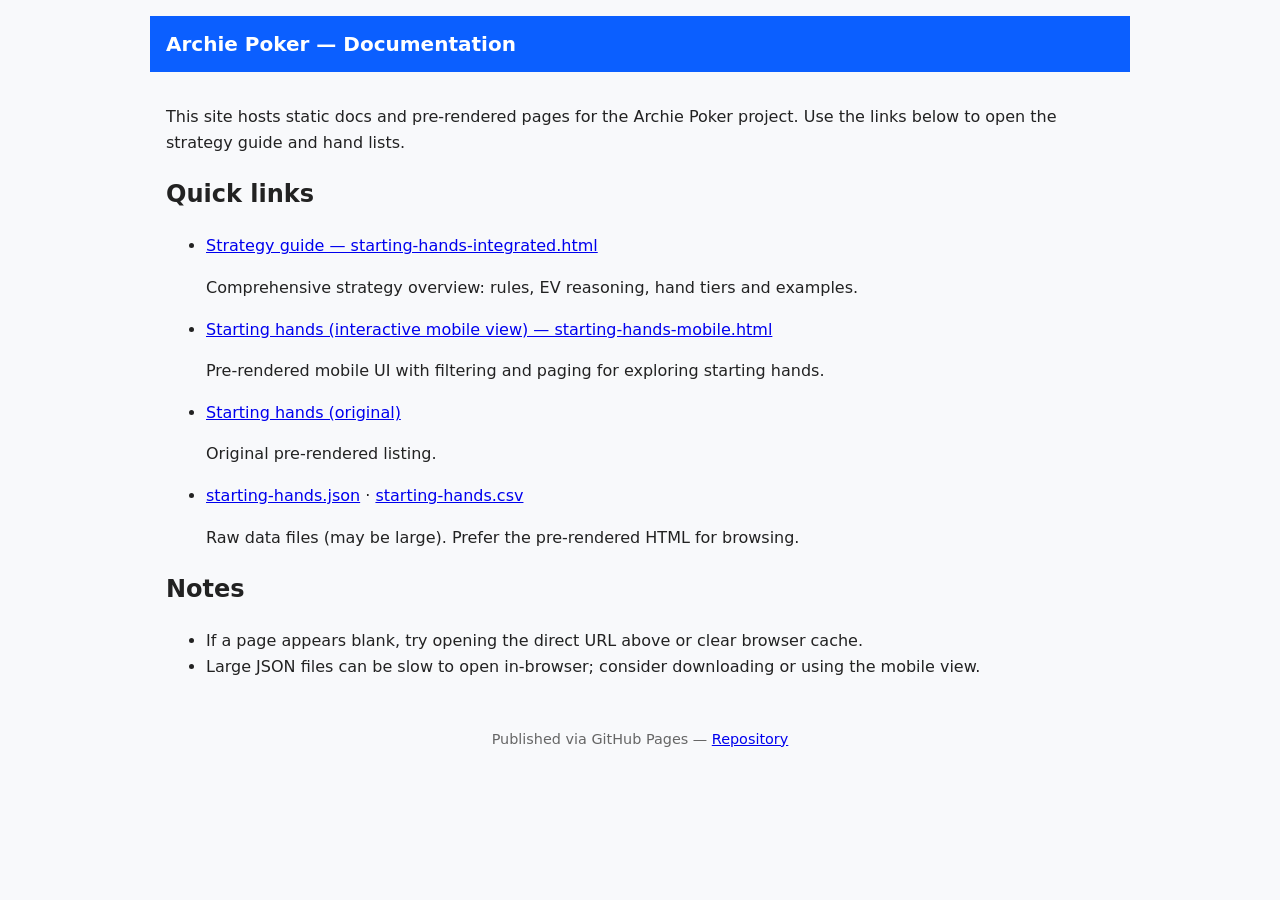
==== index.html @ 4f4b2353 "Improve root index with direct links to strategy and hand lists Co-authored-by: Copilot <223556219+C" ====
<!doctype html>
<html lang="ja">
<head>
  <meta charset="utf-8">
  <meta name="viewport" content="width=device-width,initial-scale=1">
  <title>Archie Poker — Docs</title>
  <link rel="stylesheet" href="/site.css">
</head>
<body>
  <div class="container">
    <header class="site-header"><h1>Archie Poker — Documentation</h1></header>
    <main>
      <p>This site hosts static docs and pre-rendered pages for the Archie Poker project. Use the links below to open the strategy guide and hand lists.</p>

      <section>
        <h2>Quick links</h2>
        <ul>
          <li><a href="/starting-hands-integrated.html">Strategy guide — starting-hands-integrated.html</a>
            <p>Comprehensive strategy overview: rules, EV reasoning, hand tiers and examples.</p></li>
          <li><a href="/starting-hands-mobile.html">Starting hands (interactive mobile view) — starting-hands-mobile.html</a>
            <p>Pre-rendered mobile UI with filtering and paging for exploring starting hands.</p></li>
          <li><a href="/starting-hands.html">Starting hands (original)</a>
            <p>Original pre-rendered listing.</p></li>
          <li><a href="/starting-hands.json">starting-hands.json</a> · <a href="/starting-hands.csv">starting-hands.csv</a>
            <p>Raw data files (may be large). Prefer the pre-rendered HTML for browsing.</p></li>
        </ul>
      </section>

      <section>
        <h2>Notes</h2>
        <ul>
          <li>If a page appears blank, try opening the direct URL above or clear browser cache.</li>
          <li>Large JSON files can be slow to open in-browser; consider downloading or using the mobile view.</li>
        </ul>
      </section>

    </main>
    <footer>Published via GitHub Pages — <a href="https://github.com/MrDayama/archiepoker-docs">Repository</a></footer>
  </div>
</body>
</html>
---- site.css ----
/* Minimal site styles for archiepoker-docs */
body{font-family: Inter, system-ui, -apple-system, 'Segoe UI', Roboto, 'Helvetica Neue', Arial;line-height:1.6;margin:0;padding:0;color:#222;background:#f8f9fb}
.container{max-width:980px;margin:0 auto;padding:1rem}
header.site-header{background:#0b5fff;color:white;padding:0.75rem 1rem}
header.site-header h1{margin:0;font-size:1.25rem}
main{padding:1rem}
footer{font-size:0.9rem;color:#666;padding:1rem;text-align:center}
@media (max-width:600px){body{font-size:15px}header.site-header h1{font-size:1rem}}
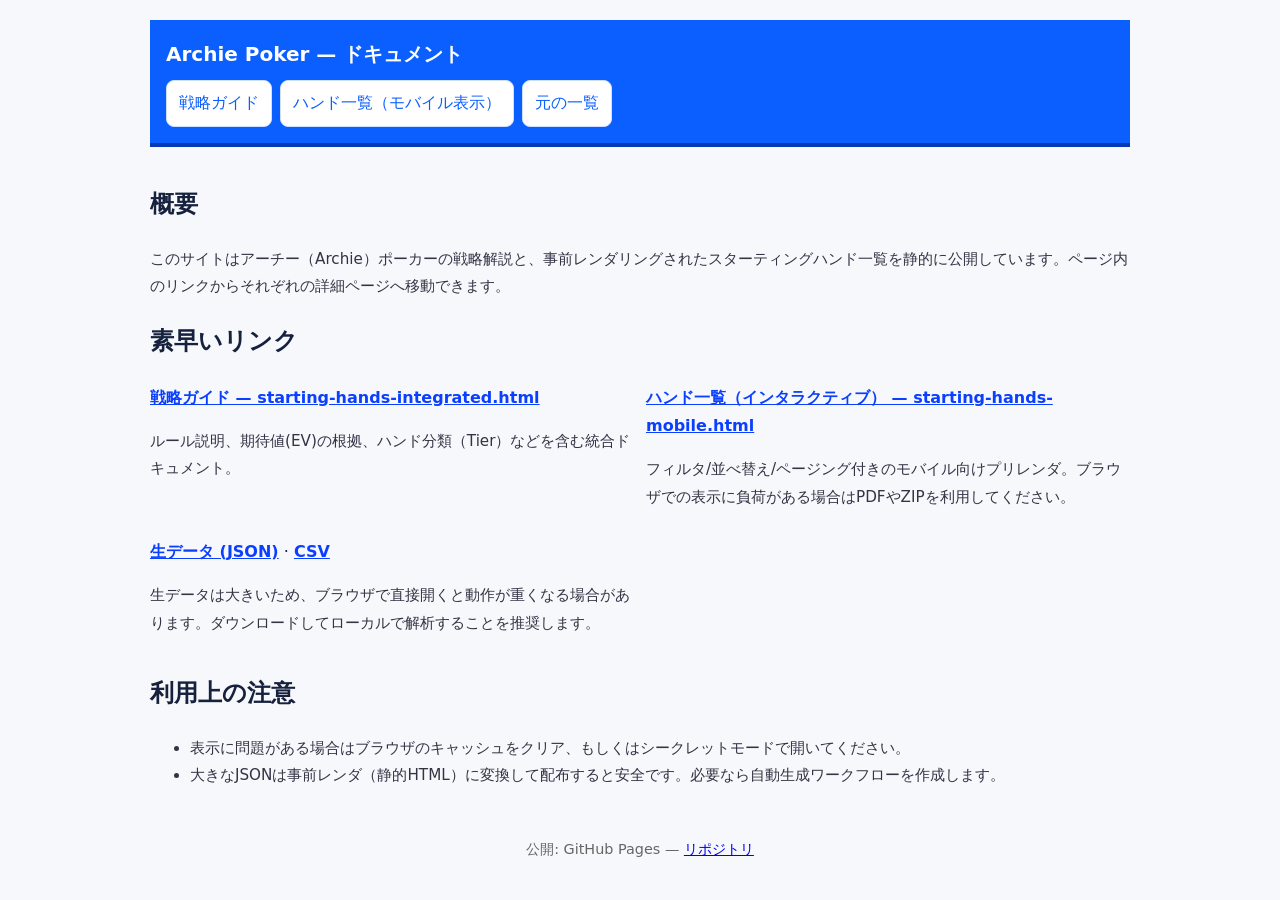
==== commit 22f089da: "ロートページを日本語化しUI改善 Co-authored-by: Copilot <223556219+Copilot@users.noreply.github.com>" ====
--- a/index.html
+++ b/index.html
@@ -3,39 +3,54 @@
 <head>
   <meta charset="utf-8">
   <meta name="viewport" content="width=device-width,initial-scale=1">
-  <title>Archie Poker — Docs</title>
+  <title>Archie Poker — ドキュメント</title>
   <link rel="stylesheet" href="/site.css">
 </head>
 <body>
   <div class="container">
-    <header class="site-header"><h1>Archie Poker — Documentation</h1></header>
+    <header class="site-header">
+      <h1>Archie Poker — ドキュメント</h1>
+      <nav class="quick-nav">
+        <a class="quick-btn" href="starting-hands-integrated.html">戦略ガイド</a>
+        <a class="quick-btn" href="starting-hands-mobile.html">ハンド一覧（モバイル表示）</a>
+        <a class="quick-btn" href="starting-hands.html">元の一覧</a>
+      </nav>
+    </header>
+
     <main>
-      <p>This site hosts static docs and pre-rendered pages for the Archie Poker project. Use the links below to open the strategy guide and hand lists.</p>
+      <section>
+        <h2>概要</h2>
+        <p class="note">このサイトはアーチー（Archie）ポーカーの戦略解説と、事前レンダリングされたスターティングハンド一覧を静的に公開しています。ページ内のリンクからそれぞれの詳細ページへ移動できます。</p>
+      </section>
 
-      <section>
-        <h2>Quick links</h2>
+      <section class="quick-links">
+        <h2>素早いリンク</h2>
         <ul>
-          <li><a href="/starting-hands-integrated.html">Strategy guide — starting-hands-integrated.html</a>
-            <p>Comprehensive strategy overview: rules, EV reasoning, hand tiers and examples.</p></li>
-          <li><a href="/starting-hands-mobile.html">Starting hands (interactive mobile view) — starting-hands-mobile.html</a>
-            <p>Pre-rendered mobile UI with filtering and paging for exploring starting hands.</p></li>
-          <li><a href="/starting-hands.html">Starting hands (original)</a>
-            <p>Original pre-rendered listing.</p></li>
-          <li><a href="/starting-hands.json">starting-hands.json</a> · <a href="/starting-hands.csv">starting-hands.csv</a>
-            <p>Raw data files (may be large). Prefer the pre-rendered HTML for browsing.</p></li>
+          <li>
+            <a href="starting-hands-integrated.html">戦略ガイド — starting-hands-integrated.html</a>
+            <p class="note">ルール説明、期待値(EV)の根拠、ハンド分類（Tier）などを含む統合ドキュメント。</p>
+          </li>
+          <li>
+            <a href="starting-hands-mobile.html">ハンド一覧（インタラクティブ） — starting-hands-mobile.html</a>
+            <p class="note">フィルタ/並べ替え/ページング付きのモバイル向けプリレンダ。ブラウザでの表示に負荷がある場合はPDFやZIPを利用してください。</p>
+          </li>
+          <li>
+            <a href="starting-hands.json">生データ (JSON)</a> · <a href="starting-hands.csv">CSV</a>
+            <p class="note">生データは大きいため、ブラウザで直接開くと動作が重くなる場合があります。ダウンロードしてローカルで解析することを推奨します。</p>
+          </li>
         </ul>
       </section>
 
       <section>
-        <h2>Notes</h2>
-        <ul>
-          <li>If a page appears blank, try opening the direct URL above or clear browser cache.</li>
-          <li>Large JSON files can be slow to open in-browser; consider downloading or using the mobile view.</li>
+        <h2>利用上の注意</h2>
+        <ul class="note">
+          <li>表示に問題がある場合はブラウザのキャッシュをクリア、もしくはシークレットモードで開いてください。</li>
+          <li>大きなJSONは事前レンダ（静的HTML）に変換して配布すると安全です。必要なら自動生成ワークフローを作成します。</li>
         </ul>
       </section>
+    </main>
 
-    </main>
-    <footer>Published via GitHub Pages — <a href="https://github.com/MrDayama/archiepoker-docs">Repository</a></footer>
+    <footer>公開: GitHub Pages — <a href="https://github.com/MrDayama/archiepoker-docs">リポジトリ</a></footer>
   </div>
 </body>
 </html>
--- a/site.css
+++ b/site.css
@@ -1,8 +1,14 @@
-/* Minimal site styles for archiepoker-docs */
-body{font-family: Inter, system-ui, -apple-system, 'Segoe UI', Roboto, 'Helvetica Neue', Arial;line-height:1.6;margin:0;padding:0;color:#222;background:#f8f9fb}
-.container{max-width:980px;margin:0 auto;padding:1rem}
-header.site-header{background:#0b5fff;color:white;padding:0.75rem 1rem}
+/* Minimal site styles for archiepoker-docs (updated) */
+body{font-family: 'Hiragino Kaku Gothic ProN', Meiryo, 'Noto Sans JP', system-ui, -apple-system, 'Segoe UI', Roboto, Arial;line-height:1.8;margin:0;padding:0;color:#16213e;background:#f6f8fb}
+.container{max-width:980px;margin:0 auto;padding:1.25rem}
+header.site-header{background:#0b5fff;color:white;padding:1rem;border-bottom:4px solid #0739b6}
 header.site-header h1{margin:0;font-size:1.25rem}
-main{padding:1rem}
+nav.quick-nav{margin-top:8px;display:flex;gap:8px;flex-wrap:wrap}
+.quick-btn{background:white;color:#0b5fff;border:1px solid #cfe0ff;padding:8px 12px;border-radius:8px;text-decoration:none;display:inline-block}
+.quick-btn:hover{background:#eef6ff}
+main{padding:1rem 0}
+.quick-links ul{list-style:none;padding:0;margin:0;display:grid;grid-template-columns:1fr;gap:12px}
+.quick-links a{font-weight:600;color:#0b3fff}
+.note{font-size:0.95rem;color:#334}
 footer{font-size:0.9rem;color:#666;padding:1rem;text-align:center}
-@media (max-width:600px){body{font-size:15px}header.site-header h1{font-size:1rem}}
+@media(min-width:700px){.quick-links ul{grid-template-columns:1fr 1fr}}
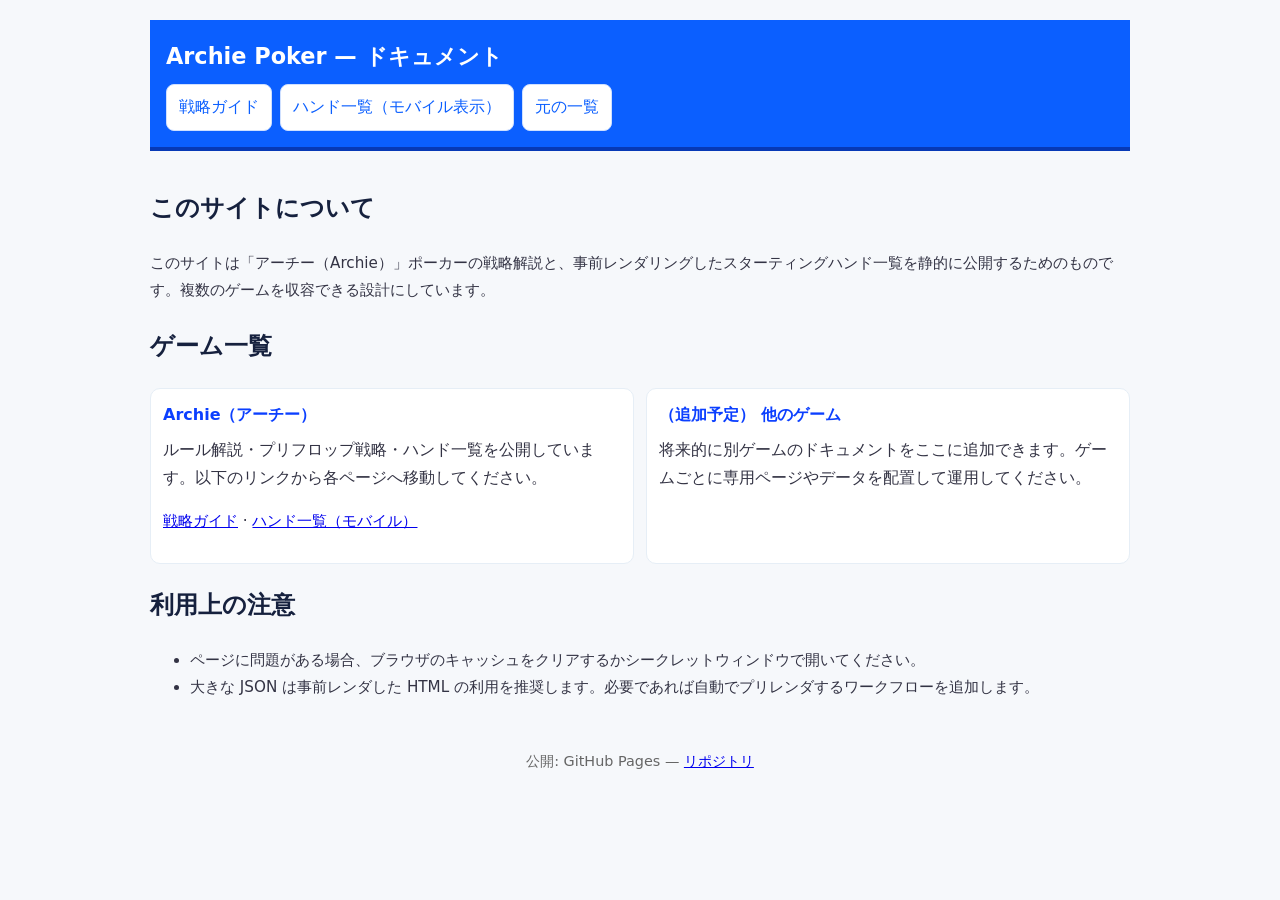
==== commit c5b1236e: "ルートの日本語表現を修正し、ゲーム別セクションを追加 Co-authored-by: Copilot <223556219+Copilot@users.noreply.github.com>" ====
--- a/index.html
+++ b/index.html
@@ -19,33 +19,31 @@
 
     <main>
       <section>
-        <h2>概要</h2>
-        <p class="note">このサイトはアーチー（Archie）ポーカーの戦略解説と、事前レンダリングされたスターティングハンド一覧を静的に公開しています。ページ内のリンクからそれぞれの詳細ページへ移動できます。</p>
+        <h2>このサイトについて</h2>
+        <p class="note">このサイトは「アーチー（Archie）」ポーカーの戦略解説と、事前レンダリングしたスターティングハンド一覧を静的に公開するためのものです。複数のゲームを収容できる設計にしています。</p>
       </section>
 
-      <section class="quick-links">
-        <h2>素早いリンク</h2>
-        <ul>
-          <li>
-            <a href="starting-hands-integrated.html">戦略ガイド — starting-hands-integrated.html</a>
-            <p class="note">ルール説明、期待値(EV)の根拠、ハンド分類（Tier）などを含む統合ドキュメント。</p>
-          </li>
-          <li>
-            <a href="starting-hands-mobile.html">ハンド一覧（インタラクティブ） — starting-hands-mobile.html</a>
-            <p class="note">フィルタ/並べ替え/ページング付きのモバイル向けプリレンダ。ブラウザでの表示に負荷がある場合はPDFやZIPを利用してください。</p>
-          </li>
-          <li>
-            <a href="starting-hands.json">生データ (JSON)</a> · <a href="starting-hands.csv">CSV</a>
-            <p class="note">生データは大きいため、ブラウザで直接開くと動作が重くなる場合があります。ダウンロードしてローカルで解析することを推奨します。</p>
-          </li>
-        </ul>
+      <section>
+        <h2>ゲーム一覧</h2>
+        <div class="games">
+          <div class="game-card">
+            <p class="game-title">Archie（アーチー）</p>
+            <p class="game-desc">ルール解説・プリフロップ戦略・ハンド一覧を公開しています。以下のリンクから各ページへ移動してください。</p>
+            <p class="note"><a href="starting-hands-integrated.html">戦略ガイド</a> · <a href="starting-hands-mobile.html">ハンド一覧（モバイル）</a></p>
+          </div>
+
+          <div class="game-card">
+            <p class="game-title">（追加予定） 他のゲーム</p>
+            <p class="game-desc">将来的に別ゲームのドキュメントをここに追加できます。ゲームごとに専用ページやデータを配置して運用してください。</p>
+          </div>
+        </div>
       </section>
 
       <section>
         <h2>利用上の注意</h2>
         <ul class="note">
-          <li>表示に問題がある場合はブラウザのキャッシュをクリア、もしくはシークレットモードで開いてください。</li>
-          <li>大きなJSONは事前レンダ（静的HTML）に変換して配布すると安全です。必要なら自動生成ワークフローを作成します。</li>
+          <li>ページに問題がある場合、ブラウザのキャッシュをクリアするかシークレットウィンドウで開いてください。</li>
+          <li>大きな JSON は事前レンダした HTML の利用を推奨します。必要であれば自動でプリレンダするワークフローを追加します。</li>
         </ul>
       </section>
     </main>
--- a/site.css
+++ b/site.css
@@ -1,14 +1,16 @@
-/* Minimal site styles for archiepoker-docs (updated) */
+/* Updated styles for archiepoker-docs */
 body{font-family: 'Hiragino Kaku Gothic ProN', Meiryo, 'Noto Sans JP', system-ui, -apple-system, 'Segoe UI', Roboto, Arial;line-height:1.8;margin:0;padding:0;color:#16213e;background:#f6f8fb}
 .container{max-width:980px;margin:0 auto;padding:1.25rem}
 header.site-header{background:#0b5fff;color:white;padding:1rem;border-bottom:4px solid #0739b6}
-header.site-header h1{margin:0;font-size:1.25rem}
+header.site-header h1{margin:0;font-size:1.4rem}
 nav.quick-nav{margin-top:8px;display:flex;gap:8px;flex-wrap:wrap}
 .quick-btn{background:white;color:#0b5fff;border:1px solid #cfe0ff;padding:8px 12px;border-radius:8px;text-decoration:none;display:inline-block}
 .quick-btn:hover{background:#eef6ff}
 main{padding:1rem 0}
-.quick-links ul{list-style:none;padding:0;margin:0;display:grid;grid-template-columns:1fr;gap:12px}
-.quick-links a{font-weight:600;color:#0b3fff}
+.games{display:grid;grid-template-columns:1fr;gap:12px}
+.game-card{background:white;border-radius:10px;padding:12px;border:1px solid #e6eef6}
+.game-title{font-weight:700;color:#0b3fff;margin:0}
+.game-desc{margin:6px 0 0 0;color:#334}
 .note{font-size:0.95rem;color:#334}
 footer{font-size:0.9rem;color:#666;padding:1rem;text-align:center}
-@media(min-width:700px){.quick-links ul{grid-template-columns:1fr 1fr}}
+@media(min-width:700px){.games{grid-template-columns:1fr 1fr}}
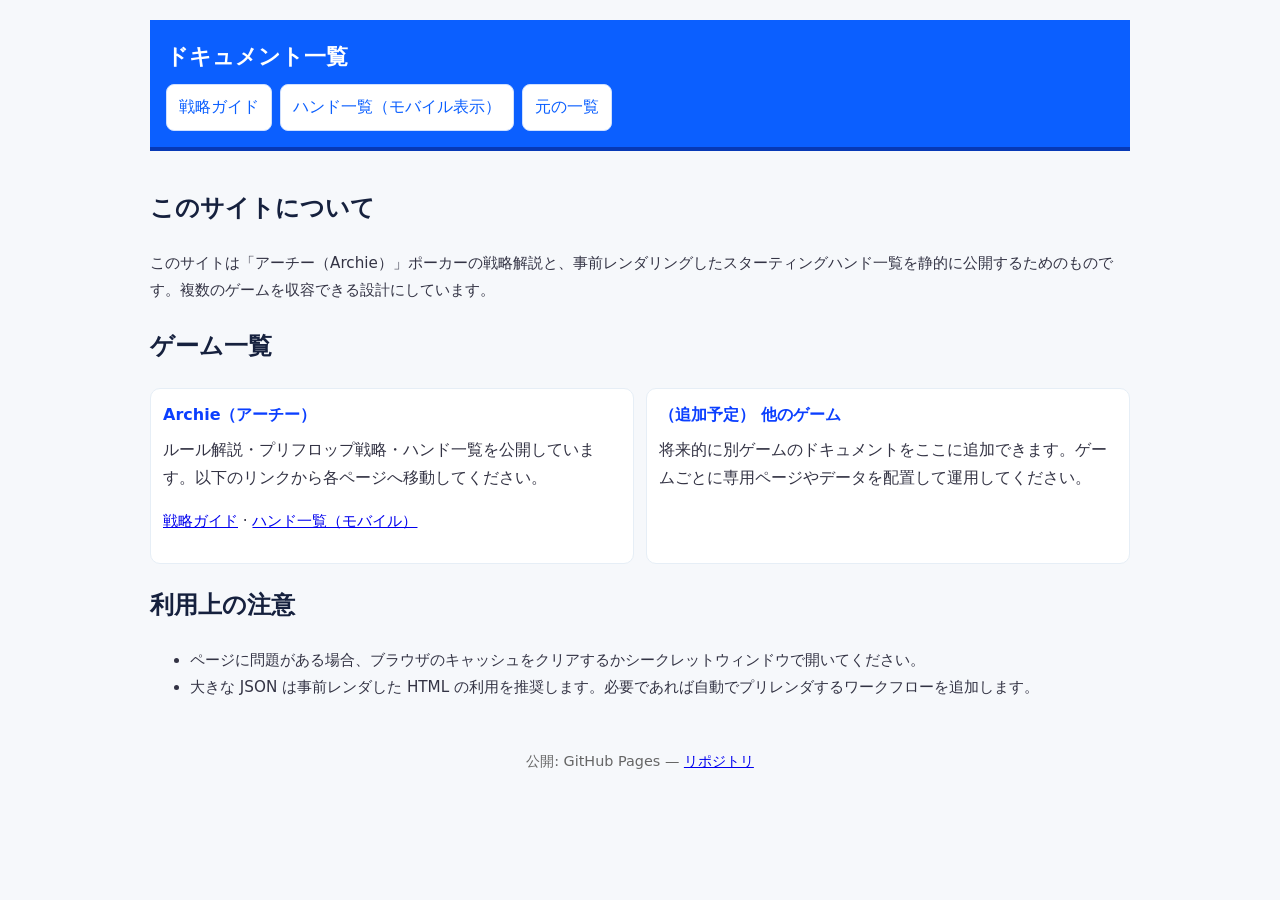
==== commit df2012cf: "Change site title to ドキュメント一覧 Co-authored-by: Copilot <223556219+Copilot@users.noreply.github.com>" ====
--- a/index.html
+++ b/index.html
@@ -3,13 +3,13 @@
 <head>
   <meta charset="utf-8">
   <meta name="viewport" content="width=device-width,initial-scale=1">
-  <title>Archie Poker — ドキュメント</title>
+  <title>ドキュメント一覧 — Archie Poker</title>
   <link rel="stylesheet" href="/site.css">
 </head>
 <body>
   <div class="container">
     <header class="site-header">
-      <h1>Archie Poker — ドキュメント</h1>
+      <h1>ドキュメント一覧</h1>
       <nav class="quick-nav">
         <a class="quick-btn" href="starting-hands-integrated.html">戦略ガイド</a>
         <a class="quick-btn" href="starting-hands-mobile.html">ハンド一覧（モバイル表示）</a>
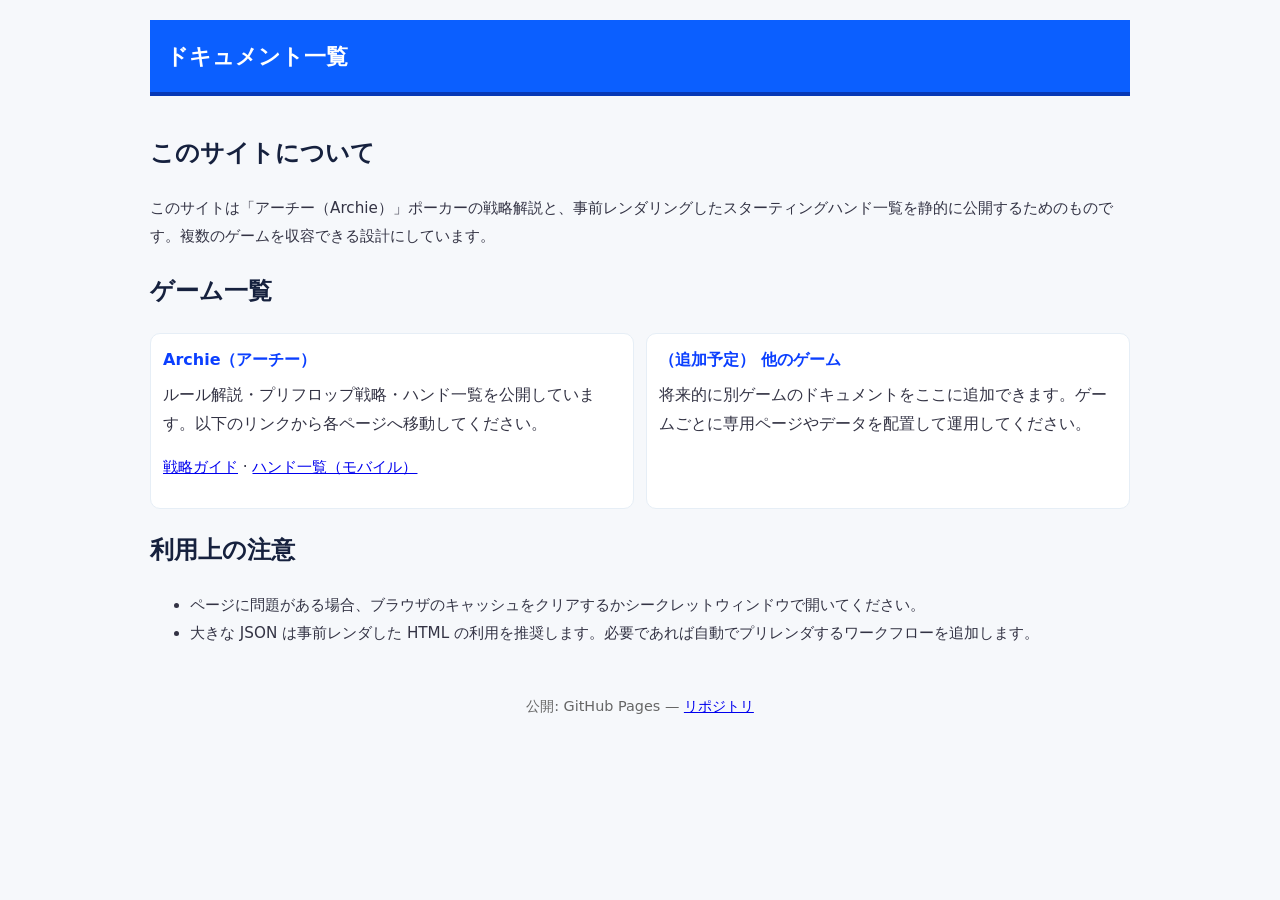
==== commit 6e613416: "Remove top quick-nav and simplify link labels Co-authored-by: Copilot <223556219+Copilot@users.norep" ====
--- a/index.html
+++ b/index.html
@@ -9,13 +9,7 @@
 <body>
   <div class="container">
     <header class="site-header">
-      <h1>ドキュメント一覧</h1>
-      <nav class="quick-nav">
-        <a class="quick-btn" href="starting-hands-integrated.html">戦略ガイド</a>
-        <a class="quick-btn" href="starting-hands-mobile.html">ハンド一覧（モバイル表示）</a>
-        <a class="quick-btn" href="starting-hands.html">元の一覧</a>
-      </nav>
-    </header>
+      <h1>ドキュメント一覧</h1>    </header>
 
     <main>
       <section>
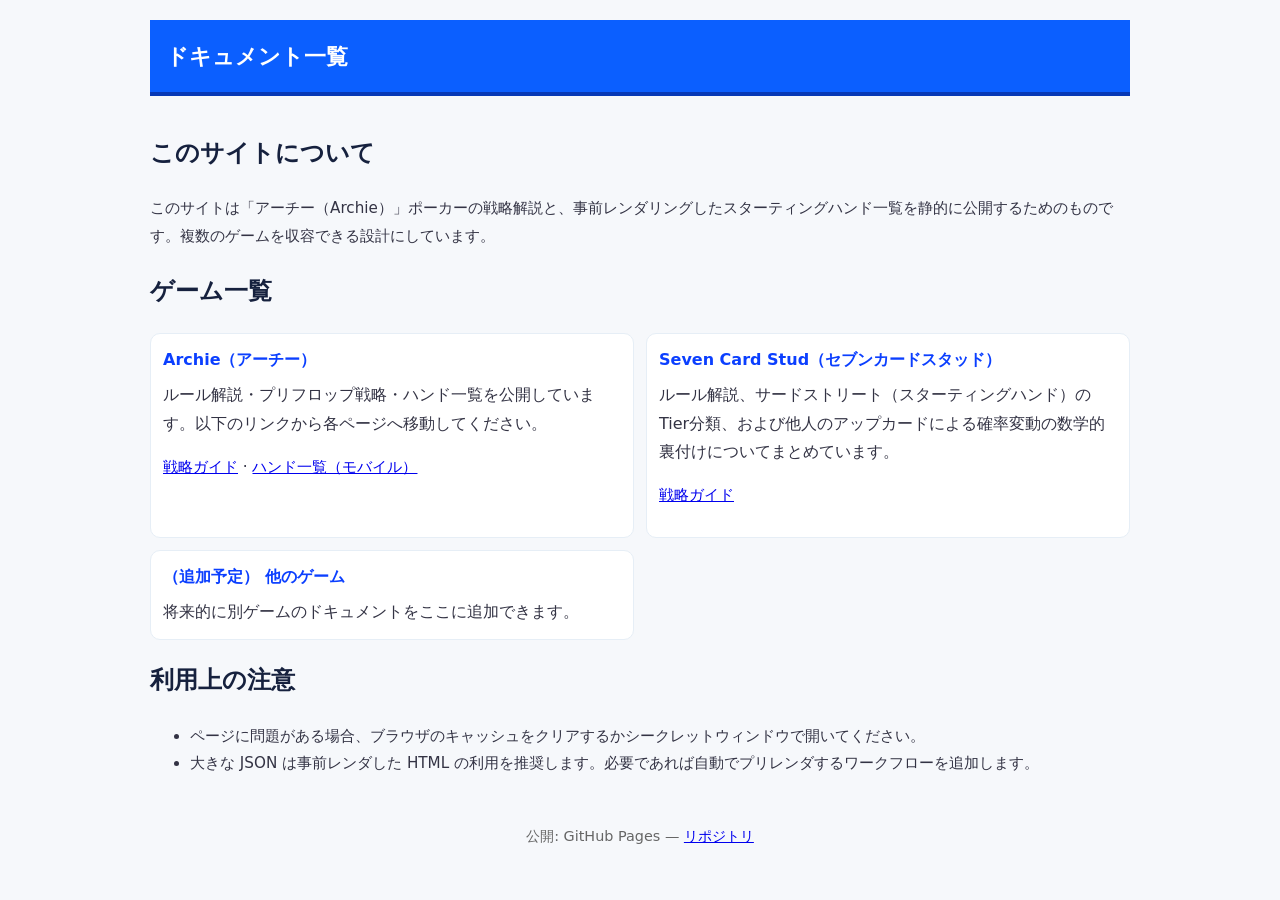
==== commit 150ad432: "docs: add Seven Card Stud strategy guide and update index" ====
--- a/index.html
+++ b/index.html
@@ -27,8 +27,14 @@
           </div>
 
           <div class="game-card">
+            <p class="game-title">Seven Card Stud（セブンカードスタッド）</p>
+            <p class="game-desc">ルール解説、サードストリート（スターティングハンド）のTier分類、および他人のアップカードによる確率変動の数学的裏付けについてまとめています。</p>
+            <p class="note"><a href="Seven_Card_Stud_Strategy.html">戦略ガイド</a></p>
+          </div>
+
+          <div class="game-card">
             <p class="game-title">（追加予定） 他のゲーム</p>
-            <p class="game-desc">将来的に別ゲームのドキュメントをここに追加できます。ゲームごとに専用ページやデータを配置して運用してください。</p>
+            <p class="game-desc">将来的に別ゲームのドキュメントをここに追加できます。</p>
           </div>
         </div>
       </section>
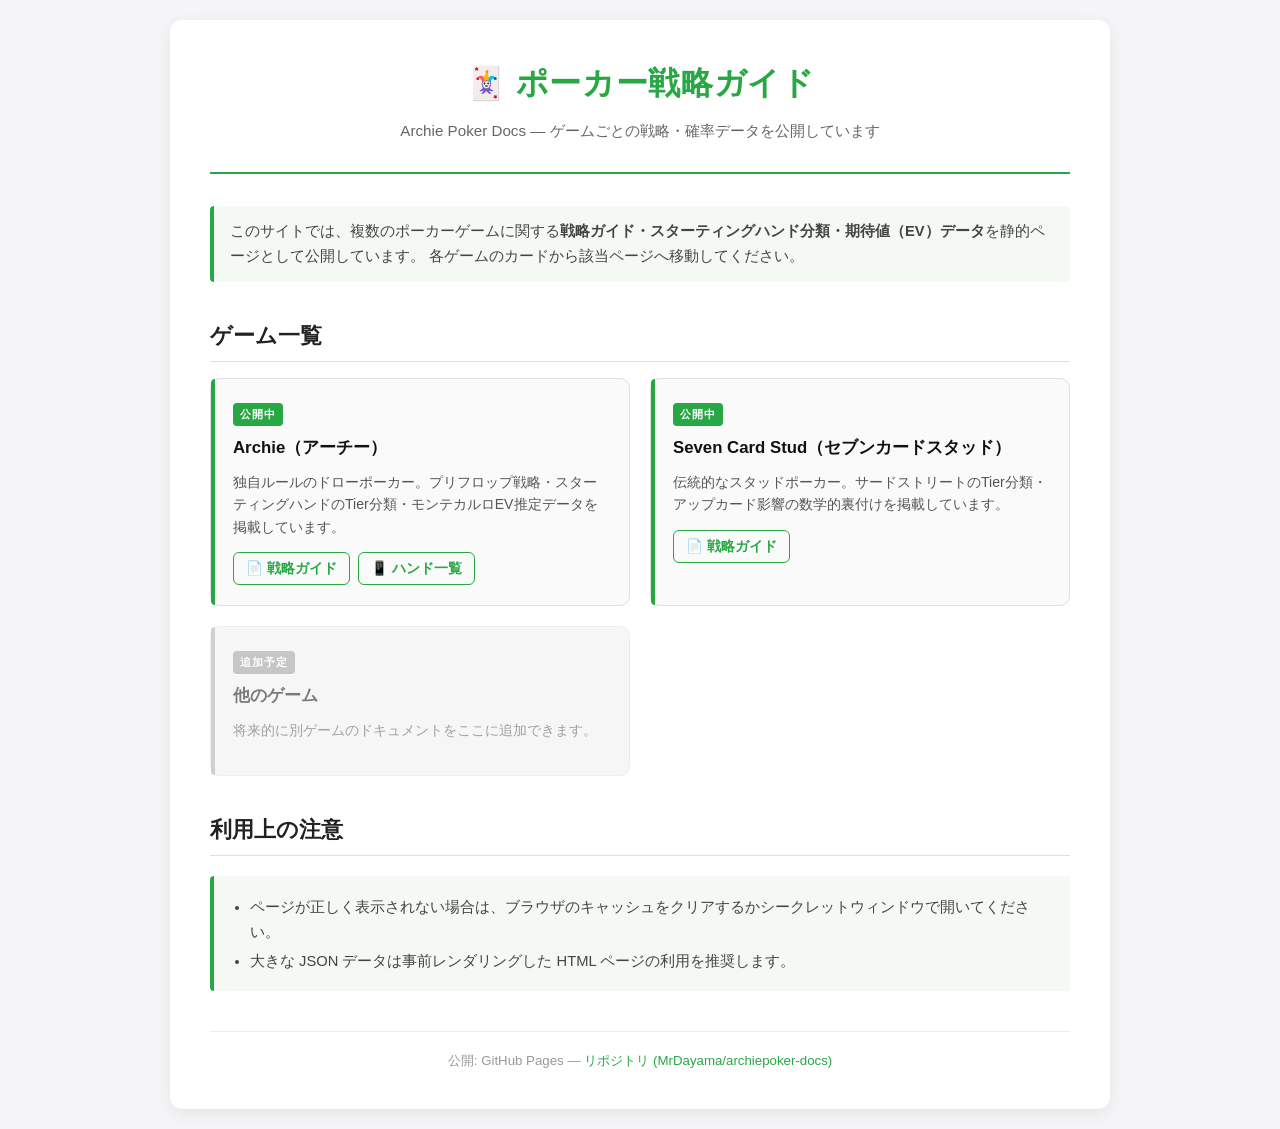
==== commit 0920aafc: "design: improve home page layout matching stud/archie guide style" ====
--- a/index.html
+++ b/index.html
@@ -1,54 +1,286 @@
-<!doctype html>
+<!DOCTYPE html>
 <html lang="ja">
 <head>
-  <meta charset="utf-8">
-  <meta name="viewport" content="width=device-width,initial-scale=1">
-  <title>ドキュメント一覧 — Archie Poker</title>
-  <link rel="stylesheet" href="/site.css">
+    <meta charset="UTF-8">
+    <meta name="viewport" content="width=device-width, initial-scale=1.0">
+    <title>ポーカー戦略ガイド — Archie Poker Docs</title>
+    <meta name="description" content="アーチーポーカー・セブンカードスタッドの戦略ガイドと確率データを静的公開するサイトです。">
+    <style>
+        /* ===== ベース ===== */
+        body {
+            font-family: -apple-system, BlinkMacSystemFont, "Segoe UI", Roboto,
+                         "Helvetica Neue", Arial, "Hiragino Kaku Gothic ProN",
+                         "Hiragino Sans", Meiryo, sans-serif;
+            line-height: 1.7;
+            color: #333;
+            background-color: #f5f5f7;
+            padding: 20px;
+            margin: 0;
+        }
+
+        .container {
+            max-width: 860px;
+            margin: 0 auto;
+            background: #fff;
+            padding: 36px 40px;
+            border-radius: 12px;
+            box-shadow: 0 4px 16px rgba(0,0,0,0.07);
+        }
+
+        /* ===== ヘッダー ===== */
+        .site-header {
+            text-align: center;
+            padding-bottom: 28px;
+            border-bottom: 2px solid #28a745;
+            margin-bottom: 32px;
+        }
+
+        .site-header h1 {
+            font-size: 2rem;
+            color: #28a745;
+            margin: 0 0 8px;
+            letter-spacing: 0.02em;
+        }
+
+        .site-header .subtitle {
+            color: #666;
+            font-size: 0.95rem;
+            margin: 0;
+        }
+
+        /* ===== セクション共通 ===== */
+        h2 {
+            font-size: 1.35rem;
+            color: #222;
+            border-bottom: 1px solid #e0e0e0;
+            padding-bottom: 6px;
+            margin-top: 36px;
+            margin-bottom: 16px;
+        }
+
+        /* ===== ゲームカード ===== */
+        .games {
+            display: grid;
+            grid-template-columns: 1fr 1fr;
+            gap: 20px;
+            margin-top: 16px;
+        }
+
+        .game-card {
+            border: 1px solid #e0e0e0;
+            border-radius: 10px;
+            padding: 20px 22px;
+            background: #fafafa;
+            transition: box-shadow 0.2s ease, transform 0.2s ease;
+            position: relative;
+        }
+
+        .game-card:hover {
+            box-shadow: 0 4px 14px rgba(40,167,69,0.15);
+            transform: translateY(-2px);
+        }
+
+        .game-card.coming-soon {
+            opacity: 0.55;
+            background: #f0f0f0;
+            cursor: default;
+        }
+
+        .game-card.coming-soon:hover {
+            box-shadow: none;
+            transform: none;
+        }
+
+        /* カードの左アクセントライン */
+        .game-card::before {
+            content: "";
+            position: absolute;
+            top: 0; left: 0; bottom: 0;
+            width: 4px;
+            border-radius: 10px 0 0 10px;
+            background: #28a745;
+        }
+
+        .game-card.coming-soon::before {
+            background: #aaa;
+        }
+
+        .game-card .badge {
+            display: inline-block;
+            font-size: 0.7rem;
+            font-weight: 700;
+            text-transform: uppercase;
+            letter-spacing: 0.08em;
+            color: #fff;
+            background: #28a745;
+            border-radius: 4px;
+            padding: 2px 7px;
+            margin-bottom: 8px;
+        }
+
+        .game-card.coming-soon .badge {
+            background: #999;
+        }
+
+        .game-card .game-title {
+            font-size: 1.05rem;
+            font-weight: 700;
+            color: #111;
+            margin: 0 0 8px;
+        }
+
+        .game-card .game-desc {
+            font-size: 0.88rem;
+            color: #555;
+            margin: 0 0 14px;
+            line-height: 1.6;
+        }
+
+        .game-links {
+            display: flex;
+            flex-wrap: wrap;
+            gap: 8px;
+        }
+
+        .game-links a {
+            display: inline-block;
+            font-size: 0.85rem;
+            font-weight: 600;
+            color: #28a745;
+            border: 1px solid #28a745;
+            border-radius: 6px;
+            padding: 4px 12px;
+            text-decoration: none;
+            transition: background 0.15s, color 0.15s;
+        }
+
+        .game-links a:hover {
+            background: #28a745;
+            color: #fff;
+        }
+
+        /* ===== アラート ===== */
+        .alert {
+            background: #f4f9f4;
+            border-left: 4px solid #28a745;
+            padding: 13px 16px;
+            margin: 20px 0;
+            border-radius: 4px;
+            font-size: 0.92rem;
+            color: #444;
+        }
+
+        .alert ul {
+            margin: 6px 0 0;
+            padding-left: 20px;
+        }
+
+        .alert li {
+            margin-bottom: 4px;
+        }
+
+        /* ===== フッター ===== */
+        footer {
+            margin-top: 40px;
+            padding-top: 18px;
+            border-top: 1px solid #eee;
+            text-align: center;
+            font-size: 0.83rem;
+            color: #999;
+        }
+
+        footer a {
+            color: #28a745;
+            text-decoration: none;
+        }
+
+        footer a:hover {
+            text-decoration: underline;
+        }
+
+        /* ===== レスポンシブ ===== */
+        @media (max-width: 600px) {
+            body { padding: 10px; }
+            .container { padding: 20px 16px; border-radius: 8px; box-shadow: none; }
+            .site-header h1 { font-size: 1.55rem; }
+            .games { grid-template-columns: 1fr; }
+        }
+    </style>
 </head>
 <body>
-  <div class="container">
+<div class="container">
+
+    <!-- ヘッダー -->
     <header class="site-header">
-      <h1>ドキュメント一覧</h1>    </header>
+        <h1>🃏 ポーカー戦略ガイド</h1>
+        <p class="subtitle">Archie Poker Docs — ゲームごとの戦略・確率データを公開しています</p>
+    </header>
 
     <main>
-      <section>
-        <h2>このサイトについて</h2>
-        <p class="note">このサイトは「アーチー（Archie）」ポーカーの戦略解説と、事前レンダリングしたスターティングハンド一覧を静的に公開するためのものです。複数のゲームを収容できる設計にしています。</p>
-      </section>
-
-      <section>
+
+        <!-- サイト概要 -->
+        <div class="alert">
+            このサイトでは、複数のポーカーゲームに関する<strong>戦略ガイド・スターティングハンド分類・期待値（EV）データ</strong>を静的ページとして公開しています。
+            各ゲームのカードから該当ページへ移動してください。
+        </div>
+
+        <!-- ゲーム一覧 -->
         <h2>ゲーム一覧</h2>
         <div class="games">
-          <div class="game-card">
-            <p class="game-title">Archie（アーチー）</p>
-            <p class="game-desc">ルール解説・プリフロップ戦略・ハンド一覧を公開しています。以下のリンクから各ページへ移動してください。</p>
-            <p class="note"><a href="starting-hands-integrated.html">戦略ガイド</a> · <a href="starting-hands-mobile.html">ハンド一覧（モバイル）</a></p>
-          </div>
-
-          <div class="game-card">
-            <p class="game-title">Seven Card Stud（セブンカードスタッド）</p>
-            <p class="game-desc">ルール解説、サードストリート（スターティングハンド）のTier分類、および他人のアップカードによる確率変動の数学的裏付けについてまとめています。</p>
-            <p class="note"><a href="Seven_Card_Stud_Strategy.html">戦略ガイド</a></p>
-          </div>
-
-          <div class="game-card">
-            <p class="game-title">（追加予定） 他のゲーム</p>
-            <p class="game-desc">将来的に別ゲームのドキュメントをここに追加できます。</p>
-          </div>
+
+            <!-- アーチー -->
+            <div class="game-card">
+                <span class="badge">公開中</span>
+                <p class="game-title">Archie（アーチー）</p>
+                <p class="game-desc">
+                    独自ルールのドローポーカー。プリフロップ戦略・スターティングハンドのTier分類・モンテカルロEV推定データを掲載しています。
+                </p>
+                <div class="game-links">
+                    <a href="starting-hands-integrated.html">📄 戦略ガイド</a>
+                    <a href="starting-hands-mobile.html">📱 ハンド一覧</a>
+                </div>
+            </div>
+
+            <!-- セブンカードスタッド -->
+            <div class="game-card">
+                <span class="badge">公開中</span>
+                <p class="game-title">Seven Card Stud（セブンカードスタッド）</p>
+                <p class="game-desc">
+                    伝統的なスタッドポーカー。サードストリートのTier分類・アップカード影響の数学的裏付けを掲載しています。
+                </p>
+                <div class="game-links">
+                    <a href="Seven_Card_Stud_Strategy.html">📄 戦略ガイド</a>
+                </div>
+            </div>
+
+            <!-- 追加予定 -->
+            <div class="game-card coming-soon">
+                <span class="badge">追加予定</span>
+                <p class="game-title">他のゲーム</p>
+                <p class="game-desc">
+                    将来的に別ゲームのドキュメントをここに追加できます。
+                </p>
+                <div class="game-links"></div>
+            </div>
+
         </div>
-      </section>
-
-      <section>
+
+        <!-- 利用上の注意 -->
         <h2>利用上の注意</h2>
-        <ul class="note">
-          <li>ページに問題がある場合、ブラウザのキャッシュをクリアするかシークレットウィンドウで開いてください。</li>
-          <li>大きな JSON は事前レンダした HTML の利用を推奨します。必要であれば自動でプリレンダするワークフローを追加します。</li>
-        </ul>
-      </section>
+        <div class="alert">
+            <ul>
+                <li>ページが正しく表示されない場合は、ブラウザのキャッシュをクリアするかシークレットウィンドウで開いてください。</li>
+                <li>大きな JSON データは事前レンダリングした HTML ページの利用を推奨します。</li>
+            </ul>
+        </div>
+
     </main>
 
-    <footer>公開: GitHub Pages — <a href="https://github.com/MrDayama/archiepoker-docs">リポジトリ</a></footer>
-  </div>
+    <footer>
+        公開: GitHub Pages —
+        <a href="https://github.com/MrDayama/archiepoker-docs" target="_blank" rel="noopener">リポジトリ (MrDayama/archiepoker-docs)</a>
+    </footer>
+
+</div>
 </body>
 </html>
